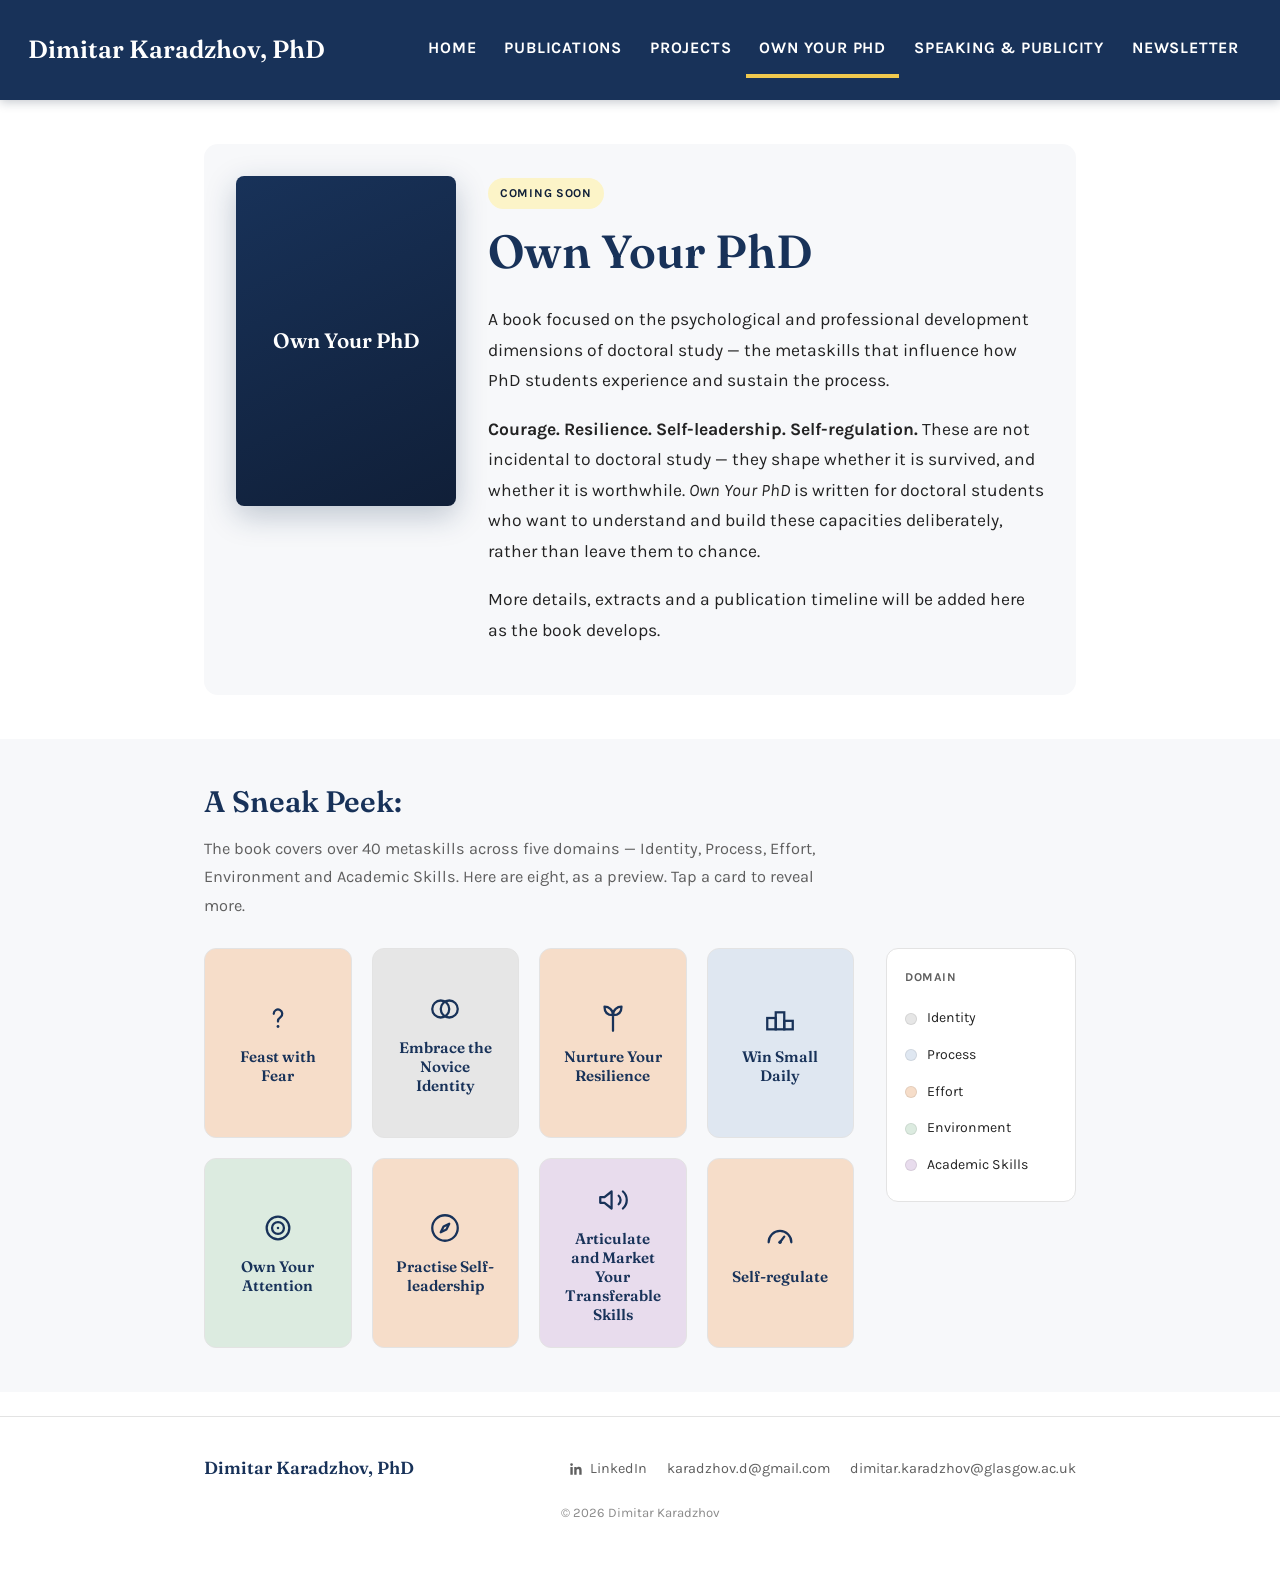
==== book/index.html @ 03395f7d "Update index.html" ====
<!DOCTYPE html>
<html lang="en-GB">
<head>
<meta charset="UTF-8">
<meta name="viewport" content="width=device-width, initial-scale=1.0">
<title>Own Your PhD — Dimitar Karadzhov, PhD</title>
<meta name="description" content="A forthcoming book on the psychological and professional development dimensions of doctoral study — the metaskills that shape how PhD students experience and sustain the process.">
<meta property="og:site_name" content="Dimitar Karadzhov, PhD">
<meta property="og:type" content="website">
<meta property="og:title" content="Own Your PhD — Dimitar Karadzhov, PhD">
<meta property="og:description" content="A forthcoming book on the psychological and professional development dimensions of doctoral study — the metaskills that shape how PhD students experience and sustain the process.">
<meta property="og:url" content="https://dimitarkaradzhov.com/book/">
<meta property="og:image" content="https://dimitarkaradzhov.com/images/dimitar-karadzhov.jpg">
<meta name="twitter:card" content="summary_large_image">
<meta name="twitter:title" content="Own Your PhD — Dimitar Karadzhov, PhD">
<meta name="twitter:description" content="A forthcoming book on the psychological and professional development dimensions of doctoral study — the metaskills that shape how PhD students experience and sustain the process.">
<meta name="twitter:image" content="https://dimitarkaradzhov.com/images/dimitar-karadzhov.jpg">
<link rel="preconnect" href="https://fonts.googleapis.com">
<link rel="preconnect" href="https://fonts.gstatic.com" crossorigin>
<link href="https://fonts.googleapis.com/css2?family=Fraunces:opsz,wght@9..144,500;9..144,600;9..144,700&family=Karla:wght@400;500;600;700&display=swap" rel="stylesheet">
<link rel="stylesheet" href="/css/style.css">
</head>
<body>

<header class="site-header">
  <div class="nav-wrap">
    <a class="brand" href="/">Dimitar Karadzhov, PhD</a>
    <button class="nav-toggle" id="navToggle" aria-label="Toggle menu">&#9776;</button>
    <nav class="nav-links" id="navLinks">
      <a href="/">Home</a>
      <a href="/publications/">Publications</a>
      <a href="/projects/">Projects</a>
      <a href="/book/" class="active">Own Your PhD</a>
      <a href="/speaking/">Speaking &amp; Publicity</a>
      <a href="/newsletter/">Newsletter</a>
    </nav>
  </div>
</header>

<main>
  <section>
    <div class="container">
      <div class="feature-block">
        <div class="book-cover">Own Your PhD</div>
        <div>
          <span class="status-pill">Coming soon</span>
          <h1>Own Your PhD</h1>
          <p>A book focused on the psychological and professional development dimensions of doctoral study &mdash; the metaskills that influence how PhD students experience and sustain the process.</p>
          <p><strong>Courage. Resilience. Self-leadership. Self-regulation.</strong> These are not incidental to doctoral study &mdash; they shape whether it is survived, and whether it is worthwhile. <em>Own Your PhD</em> is written for doctoral students who want to understand and build these capacities deliberately, rather than leave them to chance.</p>
          <p>More details, extracts and a publication timeline will be added here as the book develops.</p>
        </div>
      </div>
    </div>
  </section>

  <section class="soft">
    <div class="container">
      <div class="section-head">
        <h2>A Sneak Peek:</h2>
        <p>The book covers over 40 metaskills across five domains &mdash; Identity, Process, Effort, Environment and Academic Skills. Here are eight, as a preview. Tap a card to reveal more.</p>
      </div>
      <div class="sneak-peek-layout">
      <div class="flip-grid">

        <button class="flip-card domain-effort" type="button" aria-label="Feast with Fear, tap to reveal description">
          <div class="flip-card-inner">
            <div class="flip-face flip-front">
              <svg viewBox="0 0 24 24" class="flip-icon" aria-hidden="true"><path d="M9 9a3 3 0 1 1 4.8 2.4c-1.2.9-1.8 1.5-1.8 2.6v.5" fill="none" stroke="currentColor" stroke-width="1.6" stroke-linecap="round" stroke-linejoin="round"/><circle cx="12" cy="18" r="1" fill="currentColor"/></svg>
              <h3>Feast with Fear</h3>
            </div>
            <div class="flip-face flip-back">
              <p>Fear is not the enemy of success &mdash; it is one of its most reliable companions. Learn to work with fear, rather than waiting for it to disappear.</p>
            </div>
          </div>
        </button>

        <button class="flip-card domain-identity" type="button" aria-label="Embrace the Novice Identity, tap to reveal description">
          <div class="flip-card-inner">
            <div class="flip-face flip-front">
              <svg viewBox="0 0 24 24" class="flip-icon" aria-hidden="true"><circle cx="9" cy="12" r="6" fill="none" stroke="currentColor" stroke-width="1.6"/><circle cx="15" cy="12" r="6" fill="none" stroke="currentColor" stroke-width="1.6"/></svg>
              <h3>Embrace the Novice Identity</h3>
            </div>
            <div class="flip-face flip-back">
              <p>You do not have to choose between the novice and the expert. Learn to hold multiple professional identities at once, and use each to your advantage.</p>
            </div>
          </div>
        </button>

        <button class="flip-card domain-effort" type="button" aria-label="Nurture Your Resilience, tap to reveal description">
          <div class="flip-card-inner">
            <div class="flip-face flip-front">
              <svg viewBox="0 0 24 24" class="flip-icon" aria-hidden="true"><path d="M12 21V10M12 10C12 6 9 4 6 4c0 4 2 6 6 6zm0 0c0-4 3-6 6-6 0 4-2 6-6 6z" fill="none" stroke="currentColor" stroke-width="1.6" stroke-linecap="round" stroke-linejoin="round"/></svg>
              <h3>Nurture Your Resilience</h3>
            </div>
            <div class="flip-face flip-back">
              <p>The doctorate is a natural resilience training ground. Discover how change and stability work together, rather than against each other, to help you persist.</p>
            </div>
          </div>
        </button>

        <button class="flip-card domain-process" type="button" aria-label="Win Small Daily, tap to reveal description">
          <div class="flip-card-inner">
            <div class="flip-face flip-front">
              <svg viewBox="0 0 24 24" class="flip-icon" aria-hidden="true"><rect x="9" y="8" width="6" height="12" fill="none" stroke="currentColor" stroke-width="1.6"/><rect x="3" y="12" width="6" height="8" fill="none" stroke="currentColor" stroke-width="1.6"/><rect x="15" y="14" width="6" height="6" fill="none" stroke="currentColor" stroke-width="1.6"/></svg>
              <h3>Win Small Daily</h3>
            </div>
            <div class="flip-face flip-back">
              <p>Trade the ever-growing to-do list for one meaningful win a day &mdash; a small shift in how you measure progress that changes how sustainable the PhD feels.</p>
            </div>
          </div>
        </button>

        <button class="flip-card domain-environment" type="button" aria-label="Own Your Attention, tap to reveal description">
          <div class="flip-card-inner">
            <div class="flip-face flip-front">
              <svg viewBox="0 0 24 24" class="flip-icon" aria-hidden="true"><circle cx="12" cy="12" r="8" fill="none" stroke="currentColor" stroke-width="1.6"/><circle cx="12" cy="12" r="4.2" fill="none" stroke="currentColor" stroke-width="1.6"/><circle cx="12" cy="12" r="0.9" fill="currentColor"/></svg>
              <h3>Own Your Attention</h3>
            </div>
            <div class="flip-face flip-back">
              <p>Of all the things beyond your control during a PhD, your attention is not one of them. Learn to protect and direct it deliberately.</p>
            </div>
          </div>
        </button>

        <button class="flip-card domain-effort" type="button" aria-label="Practise Self-leadership, tap to reveal description">
          <div class="flip-card-inner">
            <div class="flip-face flip-front">
              <svg viewBox="0 0 24 24" class="flip-icon" aria-hidden="true"><circle cx="12" cy="12" r="9" fill="none" stroke="currentColor" stroke-width="1.6"/><path d="M15 9l-4 2-2 4 4-2 2-4z" fill="none" stroke="currentColor" stroke-width="1.6" stroke-linejoin="round"/></svg>
              <h3>Practise Self-leadership</h3>
            </div>
            <div class="flip-face flip-back">
              <p>A PhD is, at its core, a self-leadership project. Build the skills to influence yourself as deliberately as you would influence others.</p>
            </div>
          </div>
        </button>

        <button class="flip-card domain-academic" type="button" aria-label="Articulate and Market Your Transferable Skills, tap to reveal description">
          <div class="flip-card-inner">
            <div class="flip-face flip-front">
              <svg viewBox="0 0 24 24" class="flip-icon" aria-hidden="true"><path d="M3 10v4h3l5 4V6L6 10H3z" fill="none" stroke="currentColor" stroke-width="1.6" stroke-linejoin="round"/><path d="M16 9a4 4 0 0 1 0 6M19 6a8 8 0 0 1 0 12" fill="none" stroke="currentColor" stroke-width="1.6" stroke-linecap="round"/></svg>
              <h3>Articulate and Market Your Transferable Skills</h3>
            </div>
            <div class="flip-face flip-back">
              <p>PhD students routinely underestimate the transferable skills they have built. Learn to surface and articulate strengths that too often go unnoticed, even by yourself.</p>
            </div>
          </div>
        </button>

        <button class="flip-card domain-effort" type="button" aria-label="Self-regulate, tap to reveal description">
          <div class="flip-card-inner">
            <div class="flip-face flip-front">
              <svg viewBox="0 0 24 24" class="flip-icon" aria-hidden="true"><path d="M4 15a8 8 0 0 1 16 0" fill="none" stroke="currentColor" stroke-width="1.6" stroke-linecap="round"/><path d="M12 15l3-4" stroke="currentColor" stroke-width="1.6" stroke-linecap="round"/><circle cx="12" cy="15" r="1.2" fill="currentColor"/></svg>
              <h3>Self-regulate</h3>
            </div>
            <div class="flip-face flip-back">
              <p>Self-regulation is the overlooked metaskill behind time management, resilience and coping &mdash; and it is rarely taught, despite being critical to doctoral success.</p>
            </div>
          </div>
        </button>

      </div>
      <div class="legend">
        <div class="legend-title">Domain</div>
        <div class="legend-item"><span class="legend-dot domain-identity"></span>Identity</div>
        <div class="legend-item"><span class="legend-dot domain-process"></span>Process</div>
        <div class="legend-item"><span class="legend-dot domain-effort"></span>Effort</div>
        <div class="legend-item"><span class="legend-dot domain-environment"></span>Environment</div>
        <div class="legend-item"><span class="legend-dot domain-academic"></span>Academic Skills</div>
      </div>
      </div>
    </div>
  </section>
</main>

<footer class="site-footer">
  <div class="container">
    <div class="footer-grid">
      <span class="footer-name">Dimitar Karadzhov, PhD</span>
      <div class="footer-links">
        <a href="https://www.linkedin.com/in/dimitar-karadzhov-phd-82b3731ab/" target="_blank" rel="noopener"><svg viewBox="0 0 24 24" aria-hidden="true"><path d="M20.45 20.45h-3.55v-5.57c0-1.33-.02-3.03-1.85-3.03-1.85 0-2.14 1.44-2.14 2.94v5.66H9.36V9h3.41v1.56h.05c.47-.9 1.63-1.85 3.36-1.85 3.6 0 4.27 2.37 4.27 5.45v6.29zM5.34 7.43a2.06 2.06 0 1 1 0-4.12 2.06 2.06 0 0 1 0 4.12zM7.12 20.45H3.56V9h3.56v11.45z"/></svg>LinkedIn</a>
        <a href="mailto:karadzhov.d@gmail.com">karadzhov.d@gmail.com</a>
        <a href="mailto:dimitar.karadzhov@glasgow.ac.uk">dimitar.karadzhov@glasgow.ac.uk</a>
      </div>
    </div>
    <p class="footer-copy">&copy; 2026 Dimitar Karadzhov</p>
  </div>
</footer>

<div class="popup-overlay" id="popupOverlay">
  <div class="popup-box">
    <button class="popup-close" id="popupClose" aria-label="Close">&times;</button>
    <h3>Deeply Human Skills</h3>
    <p>Durable skills for meaningful work, personal growth and a human-centred future &mdash; straight to your inbox.</p>
    <iframe src="https://deeplyhumanskills.substack.com/embed" width="100%" height="150" style="border:1px solid #e3e3e3; background:white; border-radius:8px;" frameborder="0" scrolling="no"></iframe>
  </div>
</div>

<script src="/js/main.js"></script>
</body>
</html>
---- css/style.css ----
/* ============ Design tokens ============ */
:root {
  --navy: #183259;
  --navy-dark: #101f38;
  --pale-blue: #dfe7f1;
  --pale-yellow: #fcf4c8;
  --ink: #232323;
  --grey: #5f5f5f;
  --grey-light: #8a8a8a;
  --line: #e3e3e3;
  --bg: #ffffff;
  --bg-soft: #f7f8fa;
  --max-width: 920px;
  --font-head: 'Fraunces', Georgia, 'Times New Roman', serif;
  --font-body: 'Karla', -apple-system, BlinkMacSystemFont, 'Segoe UI', sans-serif;

  /* Book metaskill domains */
  --domain-identity: #e6e6e6;
  --domain-process: #dfe7f1;
  --domain-effort: #f6ddc9;
  --domain-environment: #dcebe0;
  --domain-academic: #e8dced;
}

* { box-sizing: border-box; }

html { scroll-behavior: smooth; }

body {
  margin: 0;
  font-family: var(--font-body);
  color: var(--ink);
  background: var(--bg);
  line-height: 1.75;
  font-size: 17.5px;
  -webkit-font-smoothing: antialiased;
}

h1, h2, h3 {
  font-family: var(--font-head);
  color: var(--navy);
  line-height: 1.25;
  margin: 0 0 0.5em;
  font-weight: 600;
}

h1 { font-size: 2.9rem; }
h2 { font-size: 1.85rem; margin-top: 0; }
h3 { font-size: 1.3rem; }

p { margin: 0 0 1em; }

a { color: var(--navy); }
a:hover { color: var(--navy-dark); }

.container {
  max-width: var(--max-width);
  margin: 0 auto;
  padding: 0 24px;
}

/* ============ Header / nav ============ */
.site-header {
  position: sticky;
  top: 0;
  z-index: 40;
  background: var(--navy);
  box-shadow: 0 2px 10px rgba(16,31,56,0.25);
}

.nav-wrap {
  max-width: 1320px;
  margin: 0 auto;
  padding: 22px 28px;
  display: flex;
  align-items: center;
  justify-content: space-between;
  gap: 22px;
}

.brand {
  font-family: var(--font-head);
  font-weight: 600;
  font-size: 1.56rem;
  color: #fff;
  text-decoration: none;
  white-space: nowrap;
  flex-shrink: 0;
}

.nav-links {
  display: flex;
  flex-wrap: nowrap;
  gap: 2px;
  justify-content: flex-end;
}

.nav-links a {
  text-decoration: none;
  color: #fff;
  font-size: 1rem;
  font-weight: 700;
  text-transform: uppercase;
  letter-spacing: 0.05em;
  white-space: nowrap;
  padding: 12px 13px;
  border-bottom: 4px solid transparent;
  transition: border-color 0.15s, color 0.15s;
}

.nav-links a:hover { color: #fcf4c8; }
.nav-links a.active { border-bottom-color: #f0c94e; }

.nav-toggle {
  display: none;
  color: #fff;
  border-color: rgba(255,255,255,0.4);
}

/* ============ Hero ============ */
.hero {
  padding: 64px 0 48px;
}

.hero-grid {
  display: grid;
  grid-template-columns: 1.9fr 1fr;
  gap: 64px;
  align-items: center;
}

.hero-photo {
  width: 100%;
  aspect-ratio: 1 / 1;
  border-radius: 14px;
  overflow: hidden;
  background: var(--bg-soft);
  border: 1px solid var(--line);
}

.hero-photo img {
  width: 100%;
  height: 100%;
  object-fit: cover;
  display: block;
}

.eyebrow {
  text-transform: uppercase;
  letter-spacing: 0.08em;
  font-size: 0.78rem;
  font-weight: 600;
  color: var(--grey);
  margin-bottom: 10px;
}

.hero h1 { margin-bottom: 22px; }

.identity-line {
  font-size: 1.15rem;
  color: var(--grey);
  margin-bottom: 22px;
}

.identity-line strong { color: var(--navy); font-weight: 600; }

.hero-actions {
  display: flex;
  gap: 12px;
  flex-wrap: wrap;
  margin-top: 24px;
}

/* ============ Buttons ============ */
.btn {
  display: inline-block;
  padding: 11px 20px;
  border-radius: 8px;
  text-decoration: none;
  font-weight: 600;
  font-size: 0.92rem;
  transition: transform 0.1s, box-shadow 0.15s, background 0.15s;
  border: 1.5px solid transparent;
}

.btn-primary {
  background: var(--navy);
  color: #fff;
}
.btn-primary:hover { background: var(--navy-dark); color: #fff; }

.btn-secondary {
  background: transparent;
  border-color: var(--navy);
  color: var(--navy);
}
.btn-secondary:hover { background: var(--pale-blue); color: var(--navy); }

.btn-accent {
  background: #f0c94e;
  color: var(--navy-dark);
}
.btn-accent:hover { background: #e6ba2c; color: var(--navy-dark); }

/* ============ Sections ============ */
section { padding: 44px 0; }
section.soft { background: var(--bg-soft); }
.section-divider { border: none; border-top: 1px solid var(--line); margin: 0; }

.section-head { margin-bottom: 28px; }
.section-head p { color: var(--grey); font-size: 1.02rem; max-width: 640px; }

/* ============ Identity split cards (Home) ============ */
.split-grid {
  display: grid;
  grid-template-columns: 1fr 1fr;
  gap: 24px;
}

.split-card {
  background: var(--bg);
  border: 1px solid var(--line);
  border-radius: 12px;
  padding: 28px;
}

.split-card .tag {
  display: inline-block;
  font-size: 0.75rem;
  font-weight: 700;
  text-transform: uppercase;
  letter-spacing: 0.06em;
  color: var(--navy);
  background: var(--pale-blue);
  padding: 4px 10px;
  border-radius: 999px;
  margin-bottom: 14px;
}

.split-card ul { margin: 14px 0 0; padding-left: 20px; color: var(--grey); }
.split-card li { margin-bottom: 6px; }

.list-label {
  font-weight: 700;
  color: var(--navy);
  font-size: 0.9rem;
  margin: 16px 0 4px;
}

/* ============ Tab preview cards (Home links to Publications/Projects/etc.) ============ */
.card-grid {
  display: grid;
  grid-template-columns: repeat(auto-fit, minmax(220px, 1fr));
  gap: 20px;
}

.tab-card {
  display: block;
  text-decoration: none;
  background: var(--bg);
  border: 1px solid var(--line);
  border-radius: 12px;
  padding: 24px;
  transition: box-shadow 0.15s, transform 0.15s, border-color 0.15s;
}

.tab-card:hover {
  box-shadow: 0 6px 20px rgba(24,50,89,0.10);
  transform: translateY(-2px);
  border-color: var(--navy);
}

.tab-card h3 { margin-bottom: 8px; color: var(--navy); }
.tab-card p { color: var(--grey); font-size: 0.94rem; margin-bottom: 0; }
.tab-card .arrow { color: var(--navy); font-weight: 600; font-size: 0.88rem; }

/* ============ Roles list (Home, Jamie-style continuous flow) ============ */
.roles-list {
  list-style: none;
  margin: 0;
  padding: 0;
}
.roles-list li {
  display: flex;
  justify-content: space-between;
  align-items: baseline;
  gap: 20px;
  padding: 14px 0;
  border-bottom: 1px solid var(--line);
  flex-wrap: wrap;
}
.roles-list li:last-child { border-bottom: none; }
.roles-list .role-name { font-weight: 600; color: var(--ink); }
.roles-list .role-org { color: var(--grey); font-size: 0.92rem; white-space: nowrap; }

/* ============ Publication / list entries ============ */
.pub-group { margin-bottom: 36px; }
.pub-group h3 {
  border-bottom: 2px solid var(--navy);
  padding-bottom: 8px;
  margin-bottom: 18px;
}

.pub-entry {
  padding: 14px 0;
  border-bottom: 1px solid var(--line);
}
.pub-entry:last-child { border-bottom: none; }
.pub-entry .cite { color: var(--ink); }
.pub-entry .cite strong { color: var(--navy); }
.pub-entry a { word-break: break-word; }

/* ============ Placeholder / coming soon blocks ============ */
.placeholder-box {
  background: var(--bg-soft);
  border: 1.5px dashed var(--line);
  border-radius: 12px;
  padding: 48px 28px;
  text-align: center;
  color: var(--grey);
}
.placeholder-box .tag {
  display: inline-block;
  font-size: 0.75rem;
  font-weight: 700;
  text-transform: uppercase;
  letter-spacing: 0.08em;
  color: var(--navy);
  background: var(--pale-yellow);
  padding: 5px 12px;
  border-radius: 999px;
  margin-bottom: 14px;
}

/* ============ Book / newsletter feature blocks ============ */
.feature-block {
  display: grid;
  grid-template-columns: 220px 1fr;
  gap: 32px;
  align-items: start;
  background: var(--bg-soft);
  border-radius: 14px;
  padding: 32px;
}

.book-cover {
  width: 100%;
  aspect-ratio: 3 / 4.5;
  border-radius: 8px;
  background: linear-gradient(155deg, var(--navy), var(--navy-dark));
  color: #fff;
  display: flex;
  align-items: center;
  justify-content: center;
  text-align: center;
  font-family: var(--font-head);
  font-size: 1.3rem;
  font-weight: 600;
  padding: 20px;
  box-shadow: 0 10px 30px rgba(24,50,89,0.25);
}

/* ============ Flip cards (book sneak peek) ============ */
.flip-grid {
  display: grid;
  grid-template-columns: repeat(4, 1fr);
  gap: 20px;
}

.flip-card {
  background: none;
  border: none;
  padding: 0;
  cursor: pointer;
  font: inherit;
  color: inherit;
  perspective: 1000px;
  height: 190px;
  display: block;
  width: 100%;
}

.flip-card-inner {
  position: relative;
  width: 100%;
  height: 100%;
  transition: transform 0.5s;
  transform-style: preserve-3d;
}

.flip-card.is-flipped .flip-card-inner { transform: rotateY(180deg); }

.flip-face {
  position: absolute;
  inset: 0;
  backface-visibility: hidden;
  border-radius: 12px;
  border: 1px solid var(--line);
  padding: 20px;
  display: flex;
  flex-direction: column;
  align-items: center;
  justify-content: center;
  text-align: center;
}

.flip-front {
  background: var(--bg);
  color: var(--navy);
}

.flip-icon {
  width: 34px;
  height: 34px;
  margin-bottom: 12px;
  color: var(--navy);
}

.flip-front h3 {
  font-size: 0.95rem;
  margin: 0;
  color: var(--navy);
}

.flip-back {
  background: var(--navy);
  color: #fff;
  transform: rotateY(180deg);
  justify-content: flex-start;
  overflow-y: auto;
  scrollbar-width: thin;
  scrollbar-color: rgba(255,255,255,0.5) transparent;
}

.flip-back::-webkit-scrollbar { width: 6px; }
.flip-back::-webkit-scrollbar-thumb { background: rgba(255,255,255,0.5); border-radius: 3px; }
.flip-back::-webkit-scrollbar-track { background: transparent; }

.flip-back p {
  font-size: 0.82rem;
  line-height: 1.5;
  margin: 0;
  color: #eef2f8;
}

.flip-card:hover .flip-face.flip-front { border-color: var(--navy); }

.flip-card.domain-identity .flip-front { background: var(--domain-identity); }
.flip-card.domain-process .flip-front { background: var(--domain-process); }
.flip-card.domain-effort .flip-front { background: var(--domain-effort); }
.flip-card.domain-environment .flip-front { background: var(--domain-environment); }
.flip-card.domain-academic .flip-front { background: var(--domain-academic); }

/* Sneak peek layout: flip grid + legend sidebar */
.sneak-peek-layout {
  display: grid;
  grid-template-columns: 1fr 190px;
  gap: 32px;
  align-items: start;
}

.legend {
  border: 1px solid var(--line);
  border-radius: 12px;
  padding: 18px;
  background: var(--bg);
}

.legend-title {
  font-size: 0.75rem;
  font-weight: 700;
  text-transform: uppercase;
  letter-spacing: 0.05em;
  color: var(--grey);
  margin-bottom: 12px;
}

.legend-item {
  display: flex;
  align-items: center;
  gap: 10px;
  font-size: 0.88rem;
  color: var(--ink);
  padding: 6px 0;
}

.legend-dot {
  width: 12px;
  height: 12px;
  border-radius: 50%;
  flex-shrink: 0;
  border: 1px solid rgba(0,0,0,0.08);
}

.legend-dot.domain-identity { background: var(--domain-identity); }
.legend-dot.domain-process { background: var(--domain-process); }
.legend-dot.domain-effort { background: var(--domain-effort); }
.legend-dot.domain-environment { background: var(--domain-environment); }
.legend-dot.domain-academic { background: var(--domain-academic); }

.status-pill {
  display: inline-block;
  font-size: 0.75rem;
  font-weight: 700;
  text-transform: uppercase;
  letter-spacing: 0.06em;
  color: var(--navy-dark);
  background: var(--pale-yellow);
  padding: 5px 12px;
  border-radius: 999px;
  margin-bottom: 14px;
}

/* ============ Newsletter CTA ============ */
.newsletter-cta {
  background: var(--navy);
  color: #fff;
  border-radius: 16px;
  padding: 44px;
  text-align: center;
}
.newsletter-cta h2 { color: #fff; }
.newsletter-cta p { color: #cdd7e6; max-width: 520px; margin-left: auto; margin-right: auto; }

.newsletter-cta.with-photo {
  display: grid;
  grid-template-columns: 150px 1fr;
  gap: 36px;
  align-items: center;
  text-align: left;
}
.newsletter-cta.with-photo .newsletter-copy p { margin-left: 0; margin-right: 0; }
.newsletter-photo {
  width: 150px;
  height: 150px;
  border-radius: 50%;
  object-fit: cover;
  border: 4px solid rgba(255,255,255,0.18);
}

.subscribe-form {
  display: flex;
  gap: 10px;
  justify-content: center;
  flex-wrap: wrap;
  margin-top: 22px;
}

.subscribe-form input[type="email"] {
  padding: 12px 14px;
  border-radius: 8px;
  border: none;
  min-width: 260px;
  font-size: 0.95rem;
  font-family: var(--font-body);
}

.subscribe-form button {
  padding: 12px 22px;
  border-radius: 8px;
  border: none;
  background: var(--pale-yellow);
  color: var(--navy-dark);
  font-weight: 700;
  cursor: pointer;
  font-family: var(--font-body);
  font-size: 0.95rem;
}
.subscribe-form button:hover { background: #fff; }

/* ============ Footer ============ */
.site-footer {
  border-top: 1px solid var(--line);
  padding: 36px 0;
  margin-top: 24px;
}

.footer-grid {
  display: flex;
  justify-content: space-between;
  align-items: center;
  flex-wrap: wrap;
  gap: 16px;
}

.footer-name {
  font-family: var(--font-head);
  color: var(--navy);
  font-weight: 600;
}

.footer-links {
  display: flex;
  gap: 20px;
  flex-wrap: wrap;
  font-size: 0.9rem;
}

.footer-links a { color: var(--grey); text-decoration: none; display: inline-flex; align-items: center; gap: 6px; }
.footer-links a:hover { color: var(--navy); }
.footer-links svg { width: 16px; height: 16px; fill: currentColor; flex-shrink: 0; }

.footer-copy {
  color: var(--grey-light);
  font-size: 0.82rem;
  margin-top: 18px;
  text-align: center;
}

/* ============ Newsletter popup ============ */
.popup-overlay {
  position: fixed;
  inset: 0;
  background: rgba(16,31,56,0.45);
  display: none;
  align-items: center;
  justify-content: center;
  z-index: 100;
  padding: 20px;
}
.popup-overlay.visible { display: flex; }

.popup-box {
  background: #fff;
  border-radius: 16px;
  max-width: 420px;
  width: 100%;
  padding: 32px;
  position: relative;
  box-shadow: 0 20px 60px rgba(0,0,0,0.25);
  text-align: center;
}

.popup-close {
  position: absolute;
  top: 14px;
  right: 14px;
  background: none;
  border: none;
  font-size: 1.3rem;
  color: var(--grey);
  cursor: pointer;
  line-height: 1;
  padding: 4px;
}
.popup-close:hover { color: var(--navy); }

.popup-box h3 { margin-bottom: 8px; }
.popup-box p { color: var(--grey); font-size: 0.94rem; }

/* ============ Responsive ============ */
@media (max-width: 1080px) {
  .hero-grid { grid-template-columns: 1fr; }
  .hero-photo { max-width: 280px; margin: 0 auto; }
  .split-grid { grid-template-columns: 1fr; }
  .flip-grid { grid-template-columns: repeat(2, 1fr); }
  .sneak-peek-layout { grid-template-columns: 1fr; }
  .legend { display: flex; flex-wrap: wrap; gap: 4px 18px; }
  .legend-title { width: 100%; }
  .feature-block { grid-template-columns: 1fr; }
  .book-cover { max-width: 200px; margin: 0 auto; }
  h1 { font-size: 2.1rem; }

  .newsletter-cta.with-photo { grid-template-columns: 1fr; text-align: center; }
  .newsletter-cta.with-photo .newsletter-copy p { margin-left: auto; margin-right: auto; }
  .newsletter-photo { margin: 0 auto; }

  .nav-wrap { flex-wrap: wrap; }
  .nav-links {
    width: 100%;
    flex-wrap: wrap;
    justify-content: flex-start;
    display: none;
  }
  .nav-links.open { display: flex; }
  .nav-toggle {
    display: inline-flex;
    align-items: center;
    justify-content: center;
    width: 36px;
    height: 36px;
    border-radius: 8px;
    border: 1px solid rgba(255,255,255,0.4);
    background: none;
    cursor: pointer;
    font-size: 1.1rem;
    color: var(--navy);
  }
}

@media (max-width: 560px) {
  .flip-grid { grid-template-columns: 1fr; }
}
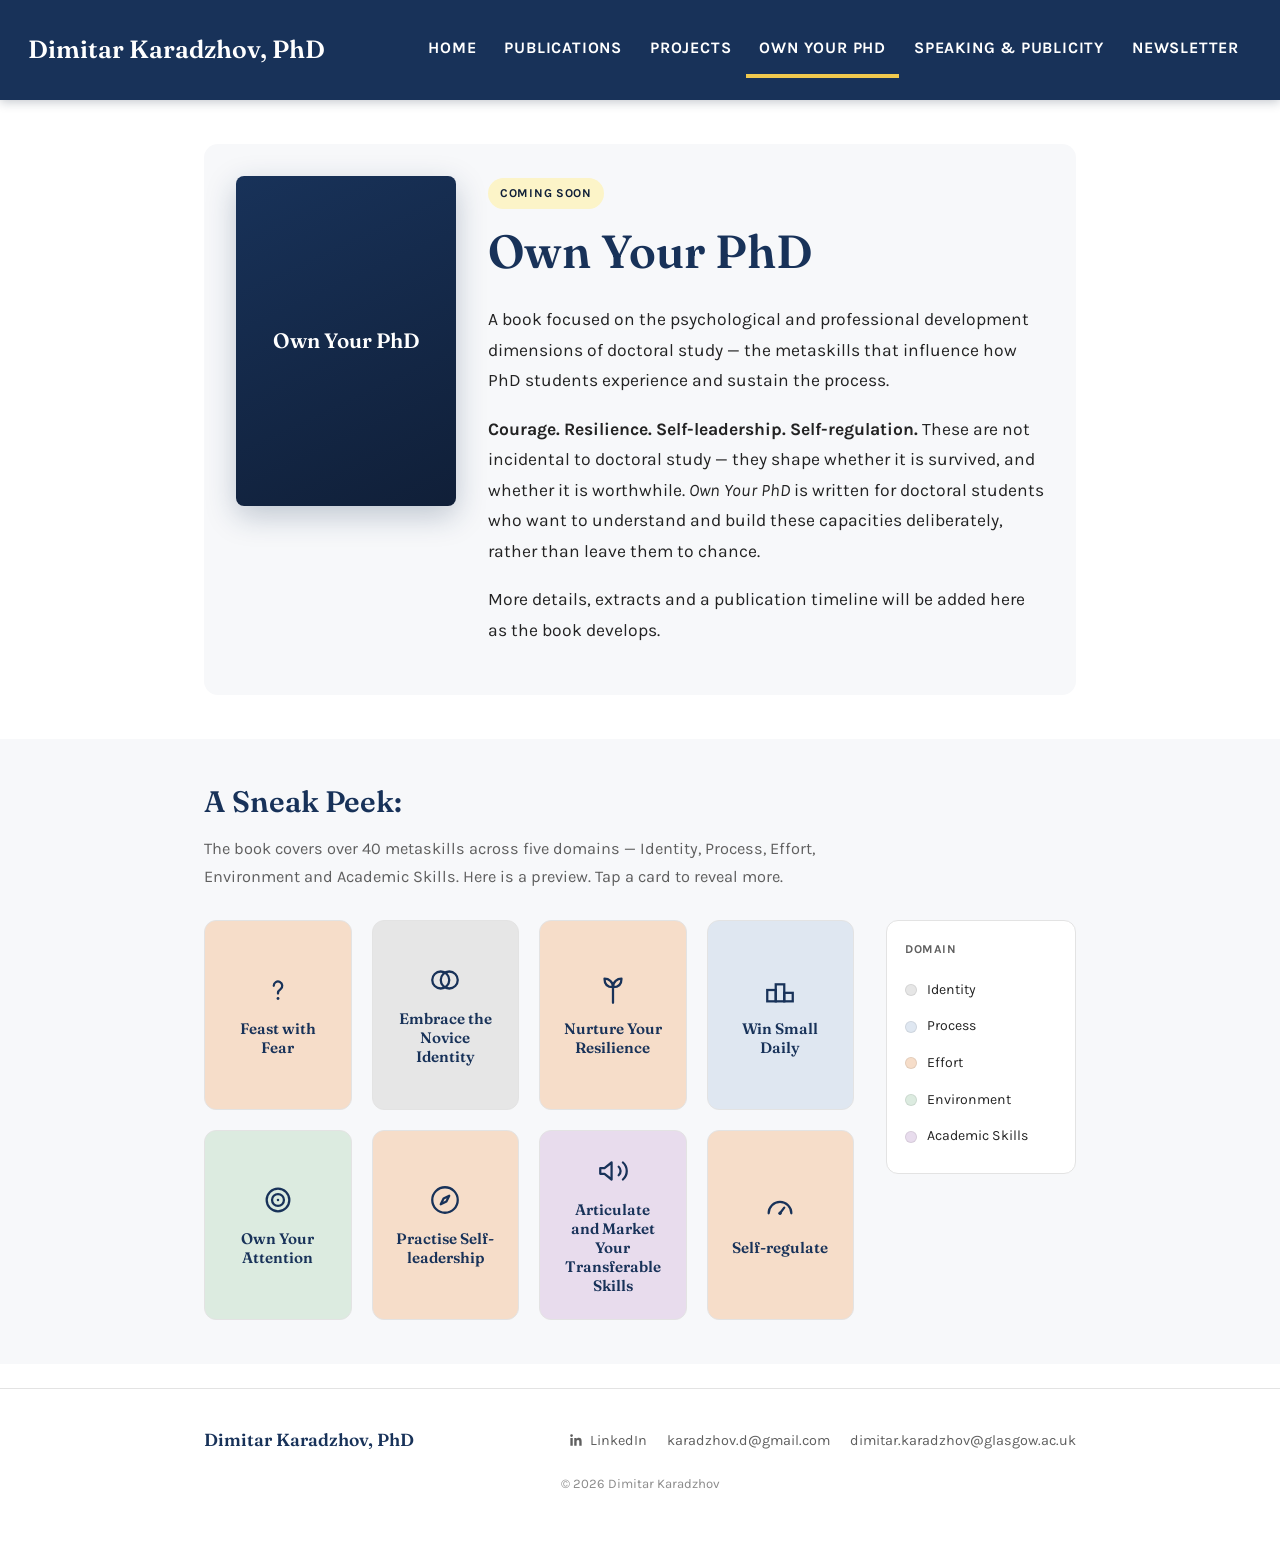
==== commit 26a721bc: "Update index.html" ====
--- a/book/index.html
+++ b/book/index.html
@@ -57,7 +57,7 @@
     <div class="container">
       <div class="section-head">
         <h2>A Sneak Peek:</h2>
-        <p>The book covers over 40 metaskills across five domains &mdash; Identity, Process, Effort, Environment and Academic Skills. Here are eight, as a preview. Tap a card to reveal more.</p>
+        <p>The book covers over 40 metaskills across five domains &mdash; Identity, Process, Effort, Environment and Academic Skills. Here is a preview. Tap a card to reveal more.</p>
       </div>
       <div class="sneak-peek-layout">
       <div class="flip-grid">
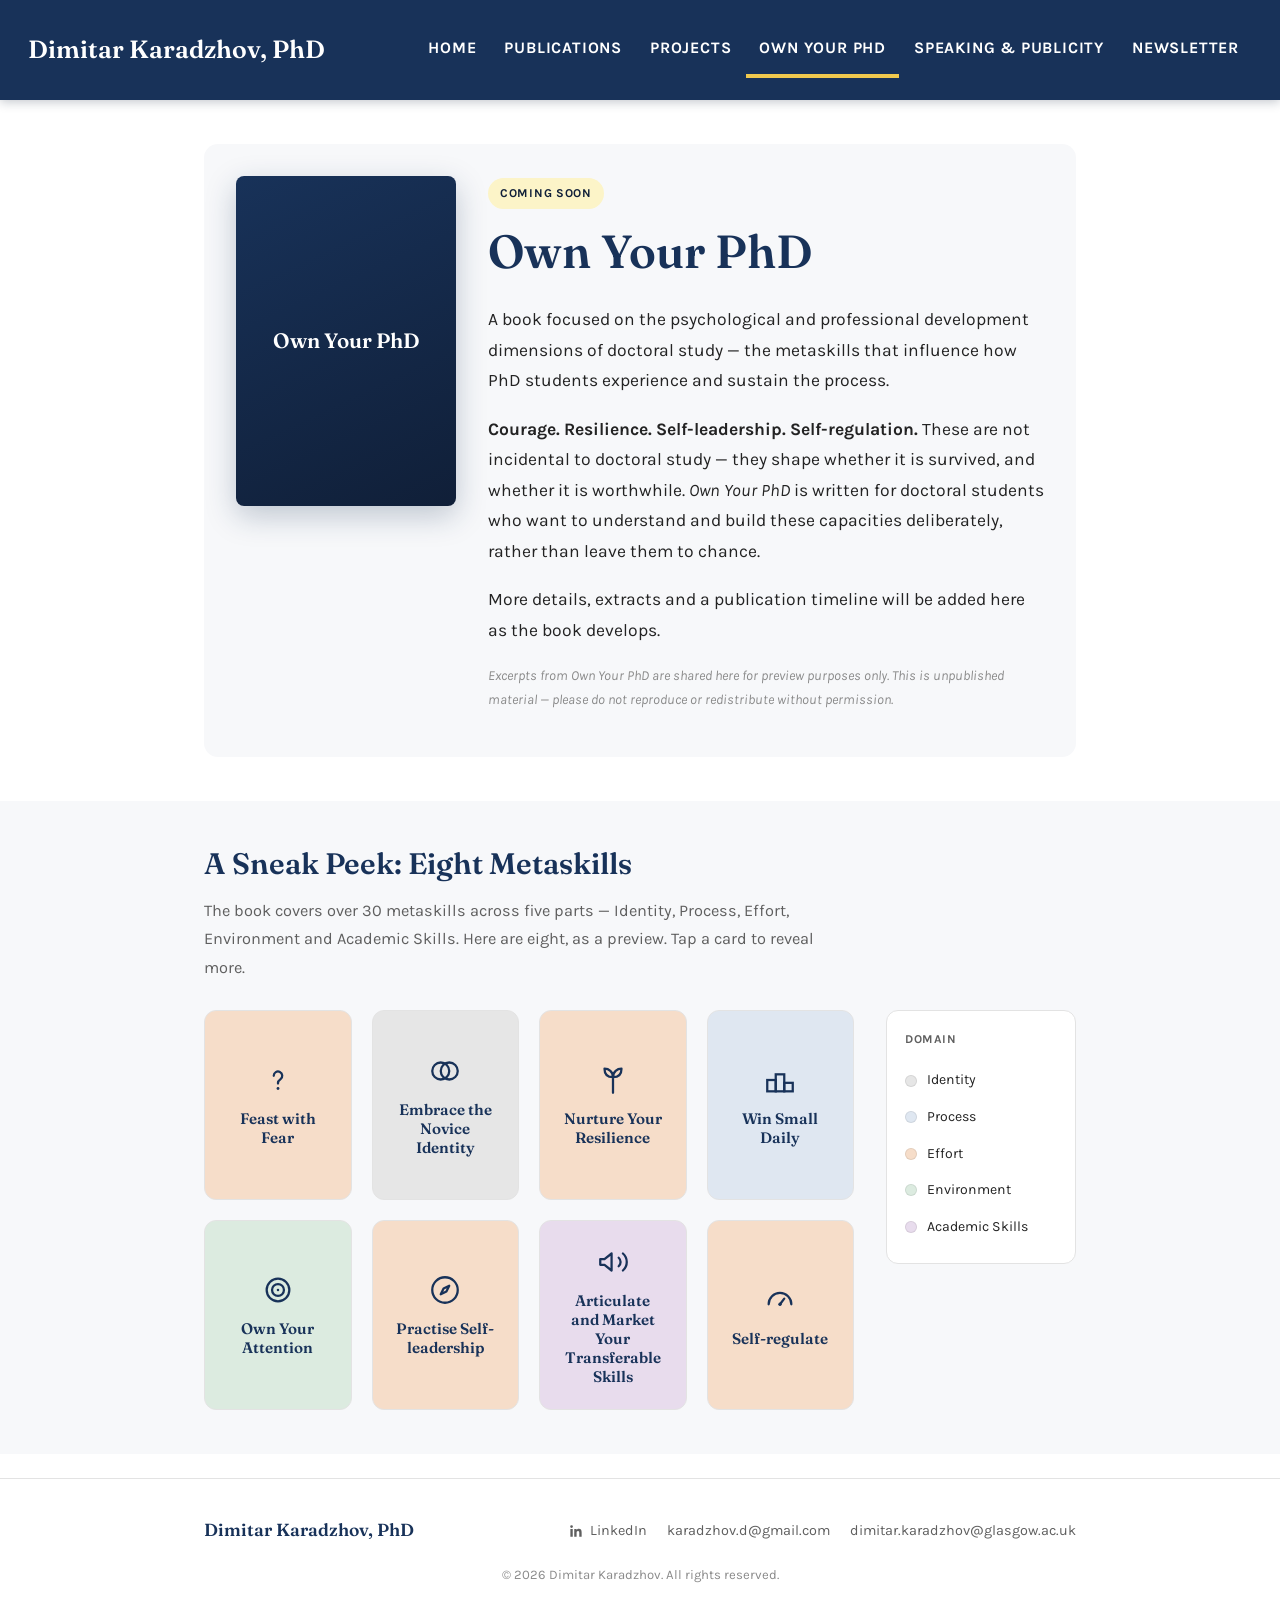
==== commit 9cb348da: "change" ====
--- a/book/index.html
+++ b/book/index.html
@@ -48,6 +48,7 @@
           <p>A book focused on the psychological and professional development dimensions of doctoral study &mdash; the metaskills that influence how PhD students experience and sustain the process.</p>
           <p><strong>Courage. Resilience. Self-leadership. Self-regulation.</strong> These are not incidental to doctoral study &mdash; they shape whether it is survived, and whether it is worthwhile. <em>Own Your PhD</em> is written for doctoral students who want to understand and build these capacities deliberately, rather than leave them to chance.</p>
           <p>More details, extracts and a publication timeline will be added here as the book develops.</p>
+          <p class="note">Excerpts from <em>Own Your PhD</em> are shared here for preview purposes only. This is unpublished material &mdash; please do not reproduce or redistribute without permission.</p>
         </div>
       </div>
     </div>
@@ -56,8 +57,8 @@
   <section class="soft">
     <div class="container">
       <div class="section-head">
-        <h2>A Sneak Peek:</h2>
-        <p>The book covers over 40 metaskills across five domains &mdash; Identity, Process, Effort, Environment and Academic Skills. Here is a preview. Tap a card to reveal more.</p>
+        <h2>A Sneak Peek: Eight Metaskills</h2>
+        <p>The book covers over 30 metaskills across five parts &mdash; Identity, Process, Effort, Environment and Academic Skills. Here are eight, as a preview. Tap a card to reveal more.</p>
       </div>
       <div class="sneak-peek-layout">
       <div class="flip-grid">
@@ -182,7 +183,7 @@
         <a href="mailto:dimitar.karadzhov@glasgow.ac.uk">dimitar.karadzhov@glasgow.ac.uk</a>
       </div>
     </div>
-    <p class="footer-copy">&copy; 2026 Dimitar Karadzhov</p>
+    <p class="footer-copy">&copy; 2026 Dimitar Karadzhov. All rights reserved.</p>
   </div>
 </footer>
 
--- a/css/style.css
+++ b/css/style.css
@@ -497,6 +497,13 @@
 .legend-dot.domain-effort { background: var(--domain-effort); }
 .legend-dot.domain-environment { background: var(--domain-environment); }
 .legend-dot.domain-academic { background: var(--domain-academic); }
+
+.note {
+  font-size: 0.86rem;
+  color: var(--grey-light);
+  font-style: italic;
+  margin-top: 4px;
+}
 
 .status-pill {
   display: inline-block;
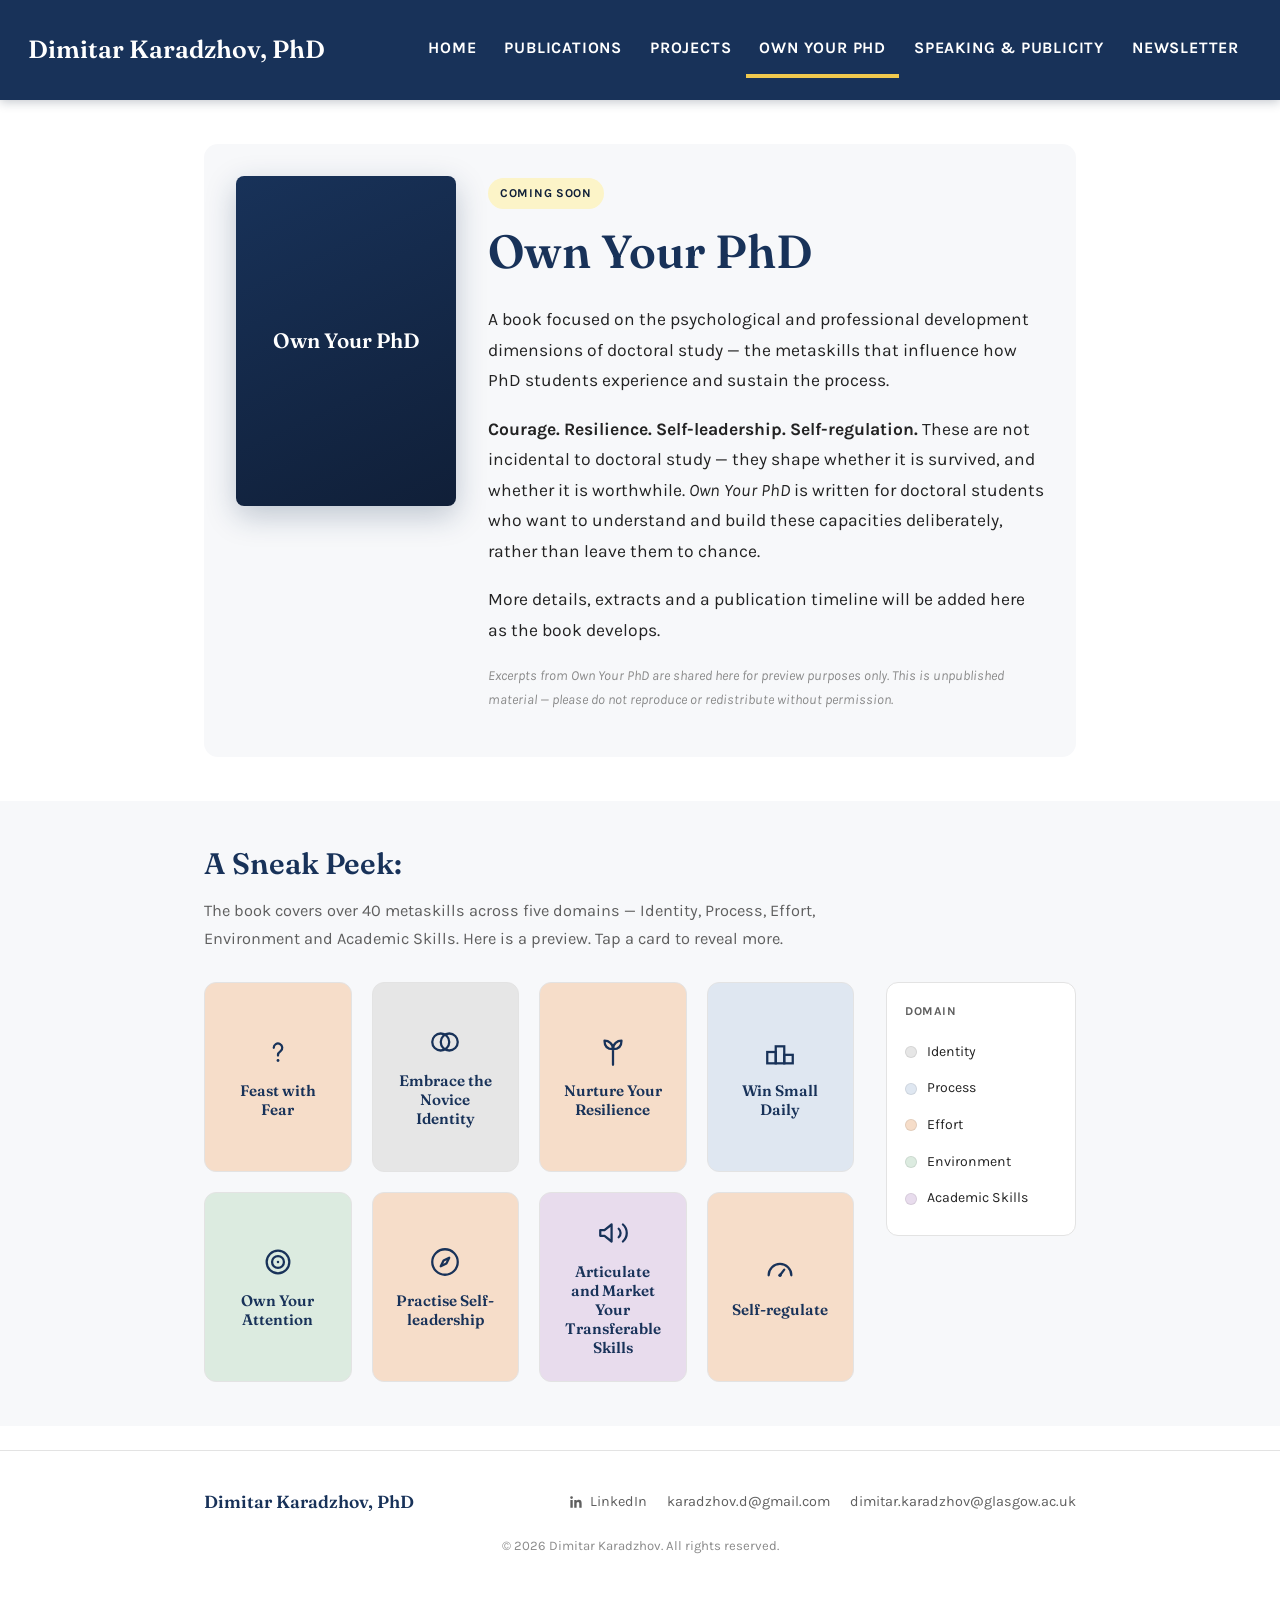
==== commit a53092f2: "update copy" ====
--- a/book/index.html
+++ b/book/index.html
@@ -57,8 +57,8 @@
   <section class="soft">
     <div class="container">
       <div class="section-head">
-        <h2>A Sneak Peek: Eight Metaskills</h2>
-        <p>The book covers over 30 metaskills across five parts &mdash; Identity, Process, Effort, Environment and Academic Skills. Here are eight, as a preview. Tap a card to reveal more.</p>
+        <h2>A Sneak Peek:</h2>
+        <p>The book covers over 40 metaskills across five domains &mdash; Identity, Process, Effort, Environment and Academic Skills. Here is a preview. Tap a card to reveal more.</p>
       </div>
       <div class="sneak-peek-layout">
       <div class="flip-grid">
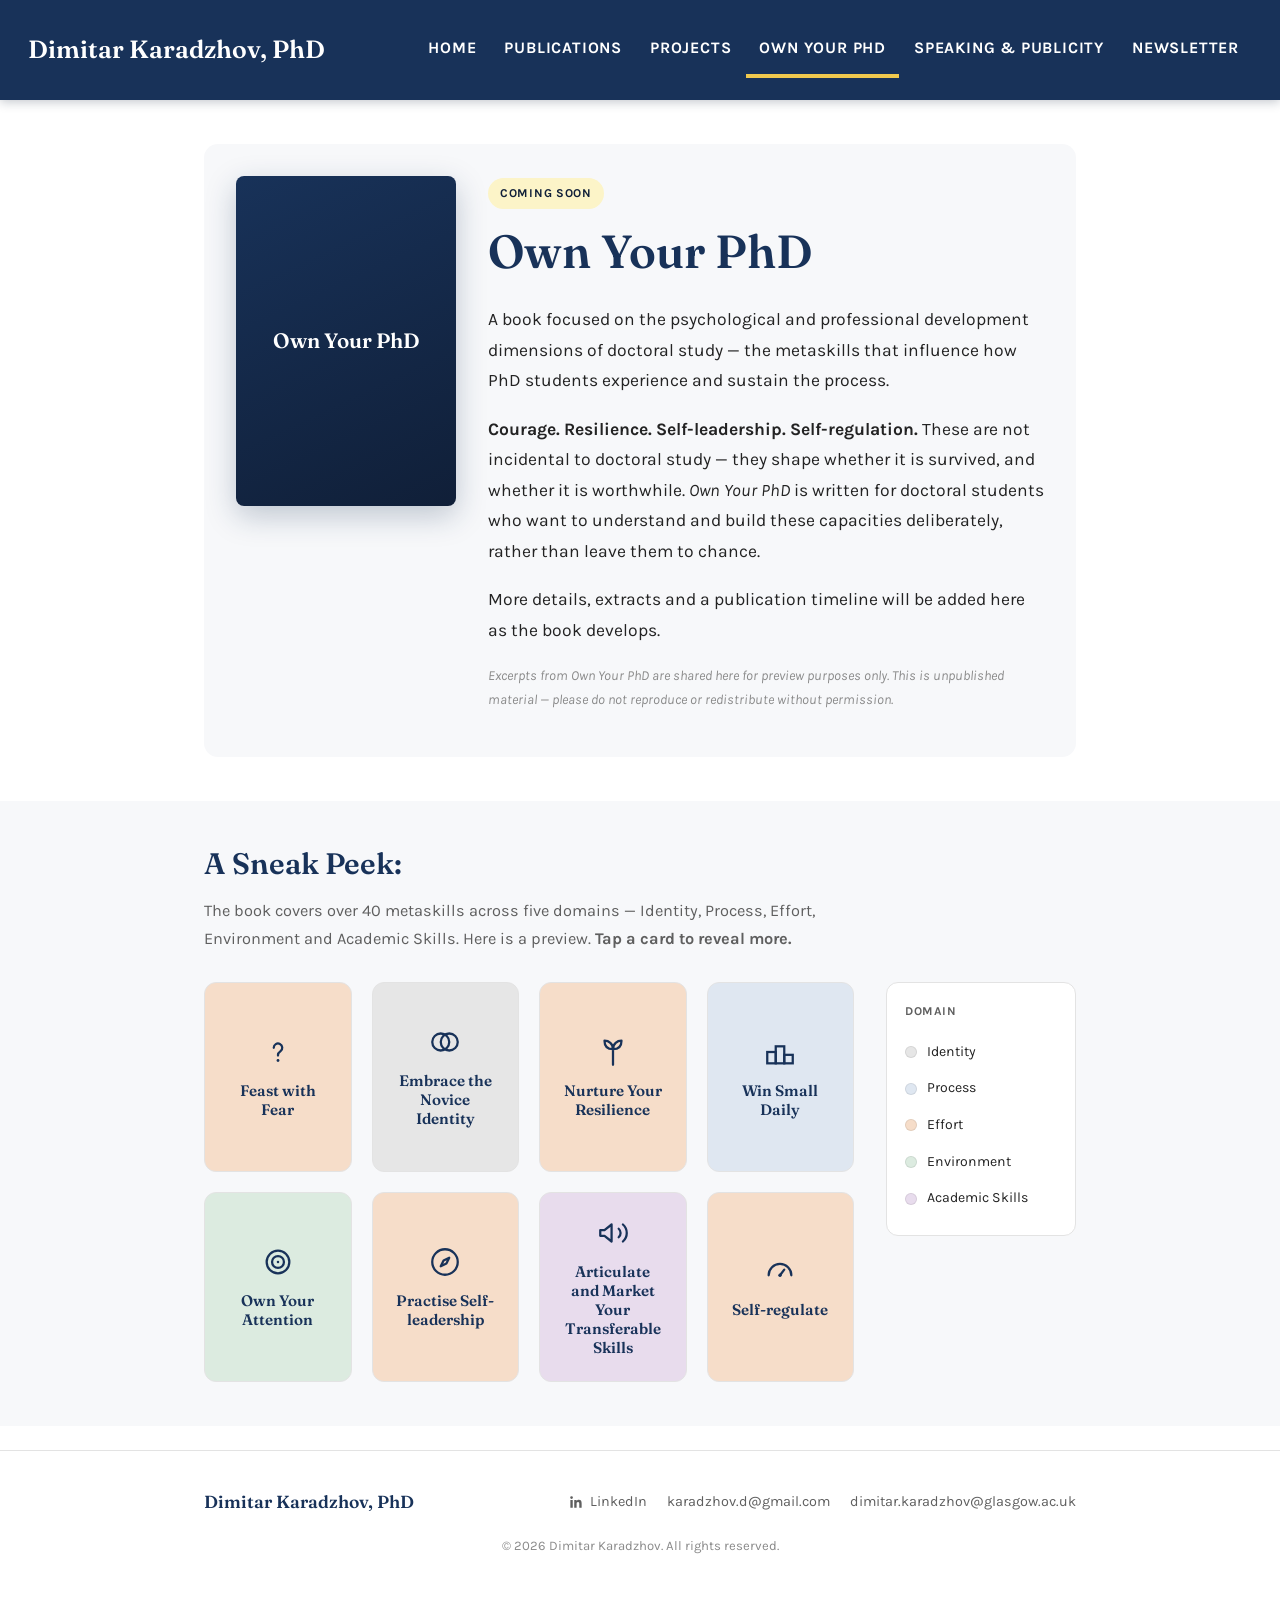
==== commit e92c0bf2: "bold text" ====
--- a/book/index.html
+++ b/book/index.html
@@ -58,7 +58,7 @@
     <div class="container">
       <div class="section-head">
         <h2>A Sneak Peek:</h2>
-        <p>The book covers over 40 metaskills across five domains &mdash; Identity, Process, Effort, Environment and Academic Skills. Here is a preview. Tap a card to reveal more.</p>
+        <p>The book covers over 40 metaskills across five domains &mdash; Identity, Process, Effort, Environment and Academic Skills. Here is a preview. <strong>Tap a card to reveal more.</strong></p>
       </div>
       <div class="sneak-peek-layout">
       <div class="flip-grid">
@@ -70,7 +70,7 @@
               <h3>Feast with Fear</h3>
             </div>
             <div class="flip-face flip-back">
-              <p>Fear is not the enemy of success &mdash; it is one of its most reliable companions. Learn to work with fear, rather than waiting for it to disappear.</p>
+              <p>Learn to work with fear, rather than waiting for it to disappear.</p>
             </div>
           </div>
         </button>
@@ -94,7 +94,7 @@
               <h3>Nurture Your Resilience</h3>
             </div>
             <div class="flip-face flip-back">
-              <p>The doctorate is a natural resilience training ground. Discover how change and stability work together, rather than against each other, to help you persist.</p>
+              <p>The doctorate is a natural resilience training ground. Discover how change and stability work together to help you persist.</p>
             </div>
           </div>
         </button>
@@ -106,7 +106,7 @@
               <h3>Win Small Daily</h3>
             </div>
             <div class="flip-face flip-back">
-              <p>Trade the ever-growing to-do list for one meaningful win a day &mdash; a small shift in how you measure progress that changes how sustainable the PhD feels.</p>
+              <p>Swap the ever-growing to-do list for one meaningful win a day. This shift changes how sustainable the PhD feels.</p>
             </div>
           </div>
         </button>
@@ -118,7 +118,7 @@
               <h3>Own Your Attention</h3>
             </div>
             <div class="flip-face flip-back">
-              <p>Of all the things beyond your control during a PhD, your attention is not one of them. Learn to protect and direct it deliberately.</p>
+              <p>Of all the things beyond your control during a PhD, your attention is not one of them. Learn to reclaim and protect it.</p>
             </div>
           </div>
         </button>
@@ -142,7 +142,7 @@
               <h3>Articulate and Market Your Transferable Skills</h3>
             </div>
             <div class="flip-face flip-back">
-              <p>PhD students routinely underestimate the transferable skills they have built. Learn to surface and articulate strengths that too often go unnoticed, even by yourself.</p>
+              <p>Learn how to surface and articulate strengths to boost self-awareness and career mobility.</p>
             </div>
           </div>
         </button>
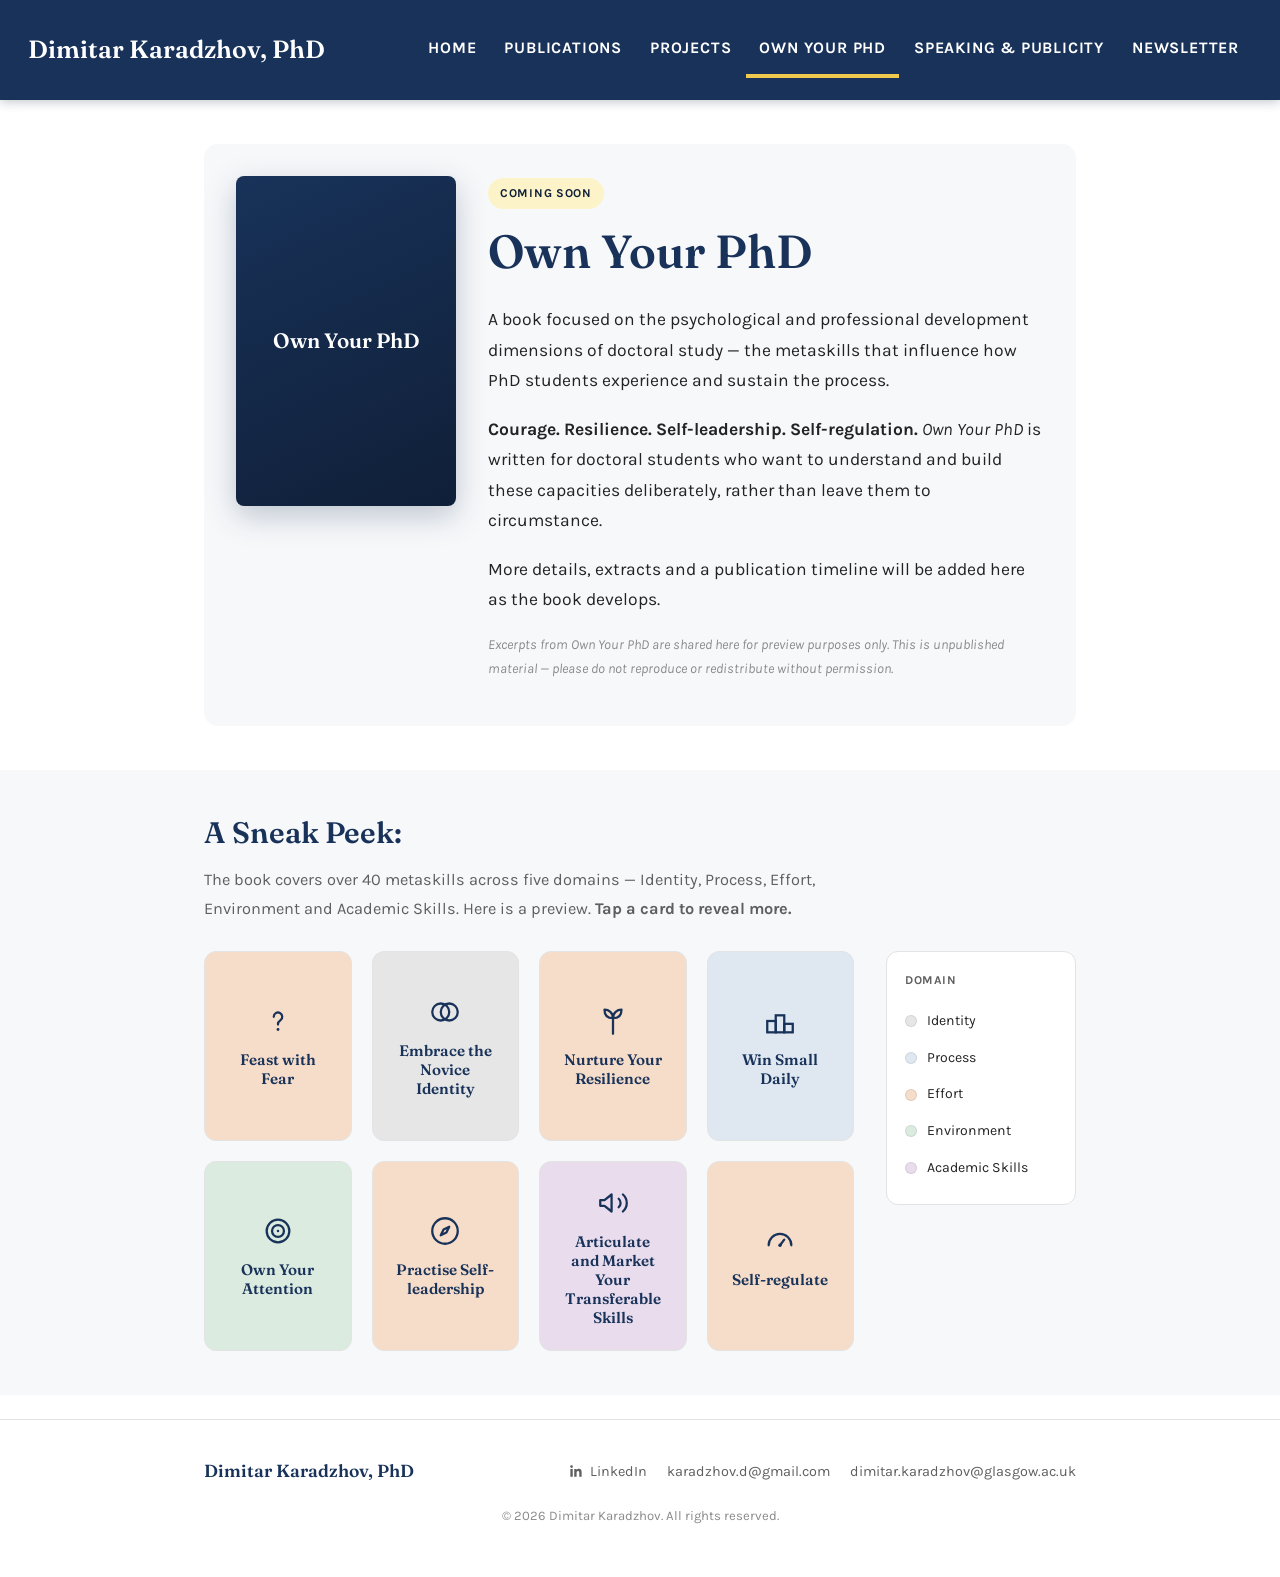
==== commit 471e1080: "remove sentence in Book" ====
--- a/book/index.html
+++ b/book/index.html
@@ -46,7 +46,7 @@
           <span class="status-pill">Coming soon</span>
           <h1>Own Your PhD</h1>
           <p>A book focused on the psychological and professional development dimensions of doctoral study &mdash; the metaskills that influence how PhD students experience and sustain the process.</p>
-          <p><strong>Courage. Resilience. Self-leadership. Self-regulation.</strong> These are not incidental to doctoral study &mdash; they shape whether it is survived, and whether it is worthwhile. <em>Own Your PhD</em> is written for doctoral students who want to understand and build these capacities deliberately, rather than leave them to chance.</p>
+          <p><strong>Courage. Resilience. Self-leadership. Self-regulation.</strong> <em>Own Your PhD</em> is written for doctoral students who want to understand and build these capacities deliberately, rather than leave them to circumstance.</p>
           <p>More details, extracts and a publication timeline will be added here as the book develops.</p>
           <p class="note">Excerpts from <em>Own Your PhD</em> are shared here for preview purposes only. This is unpublished material &mdash; please do not reproduce or redistribute without permission.</p>
         </div>
